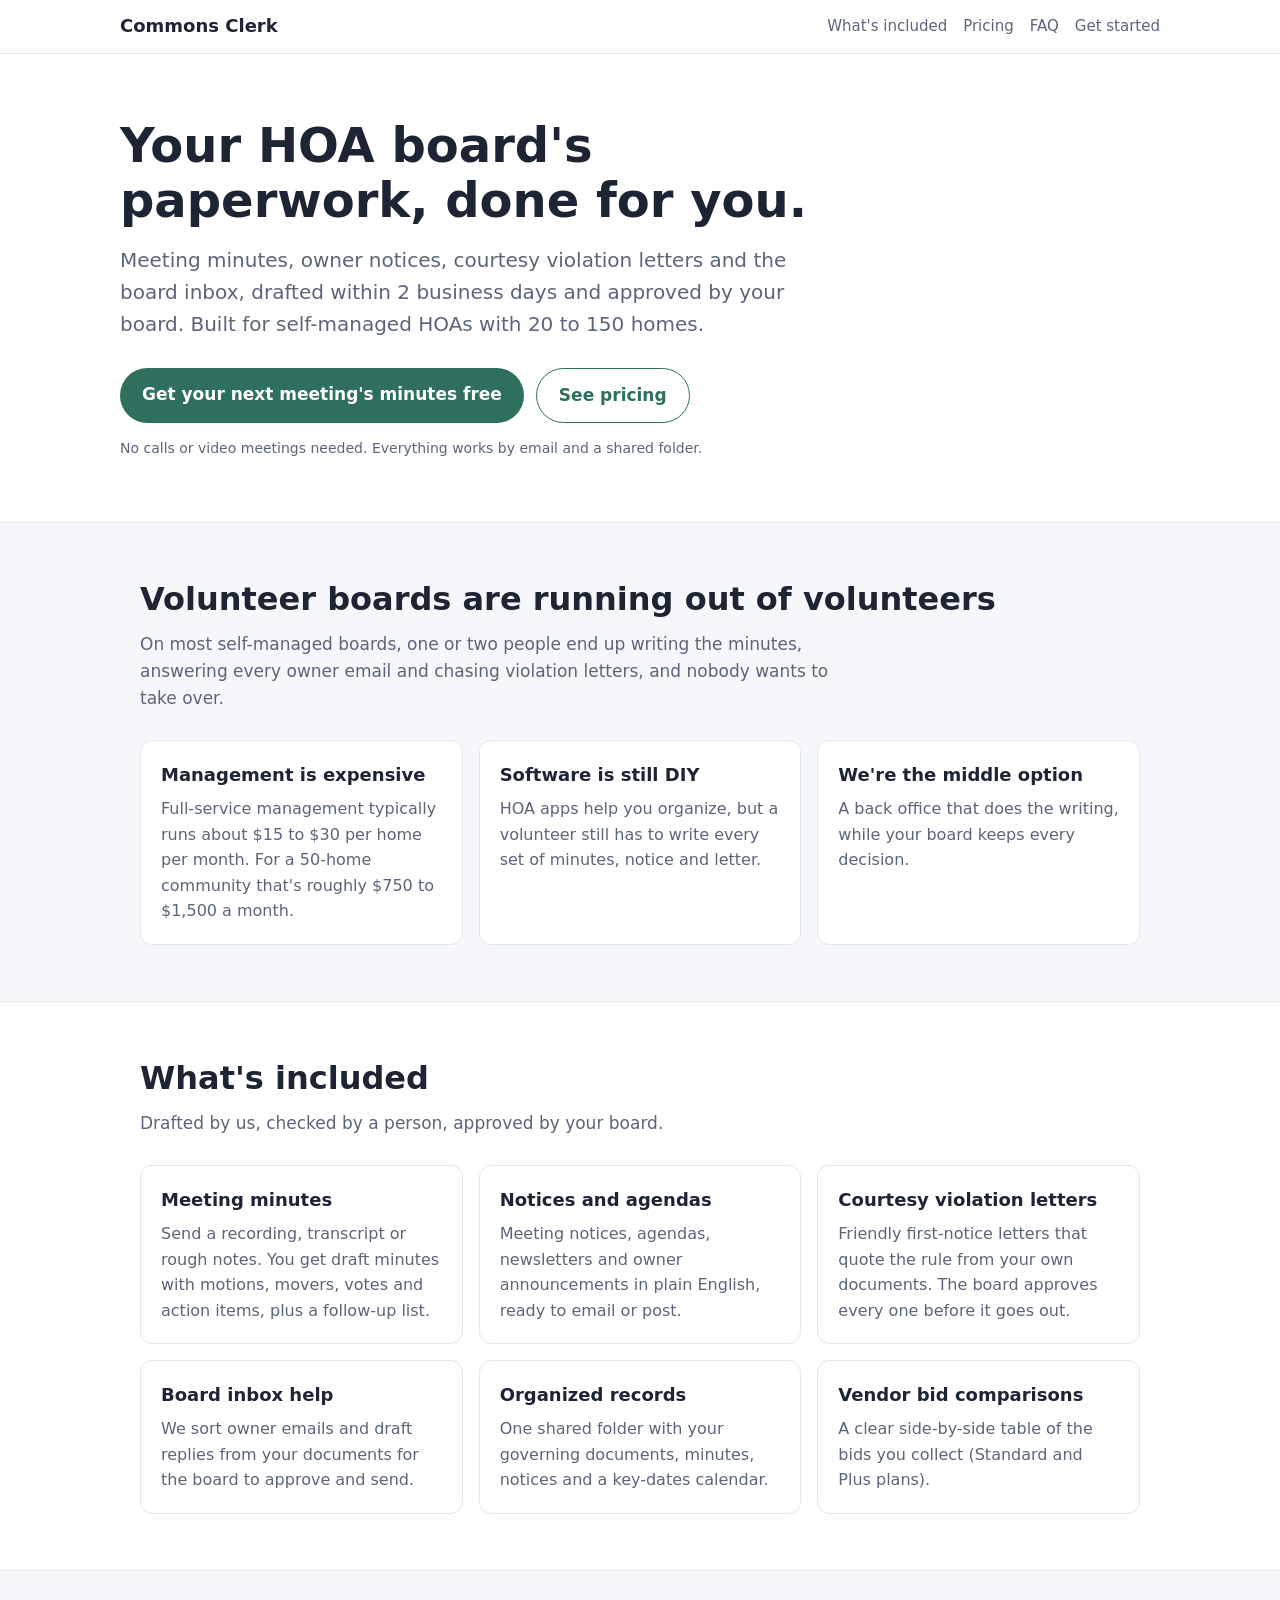
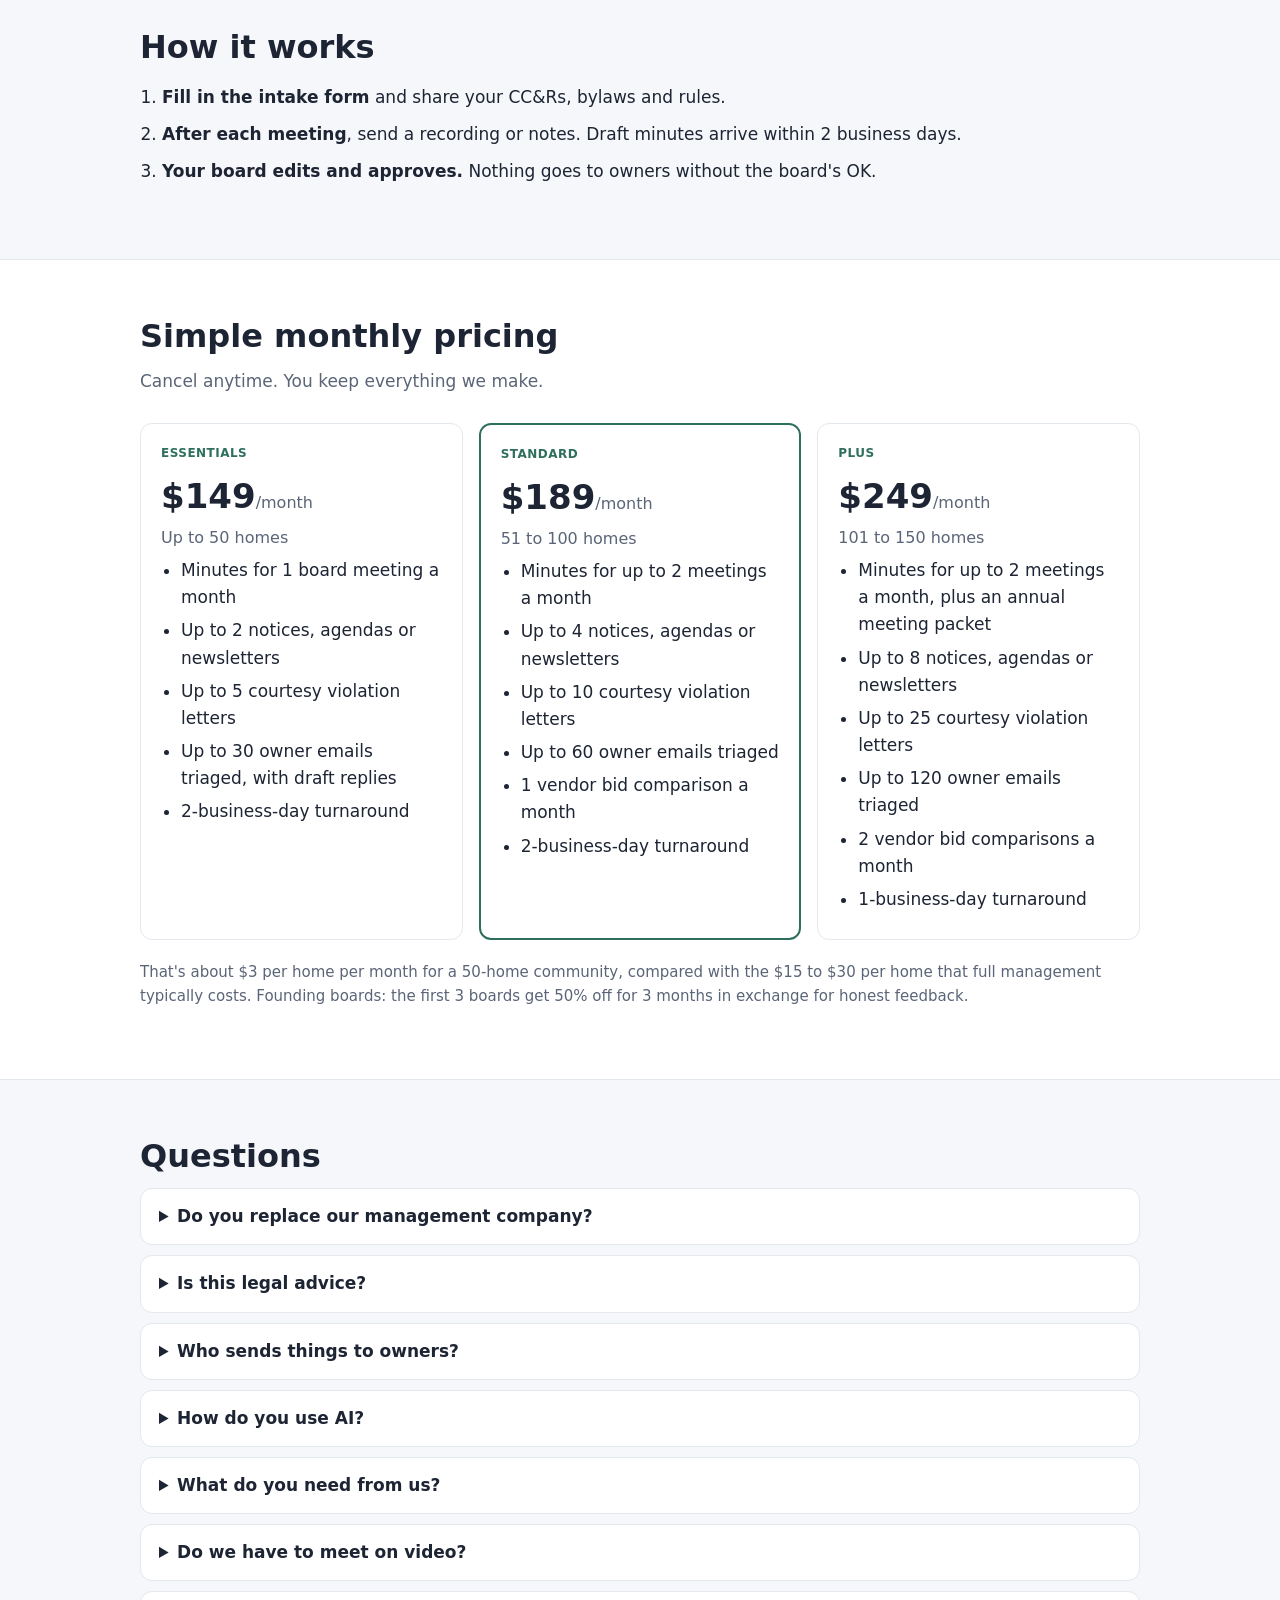
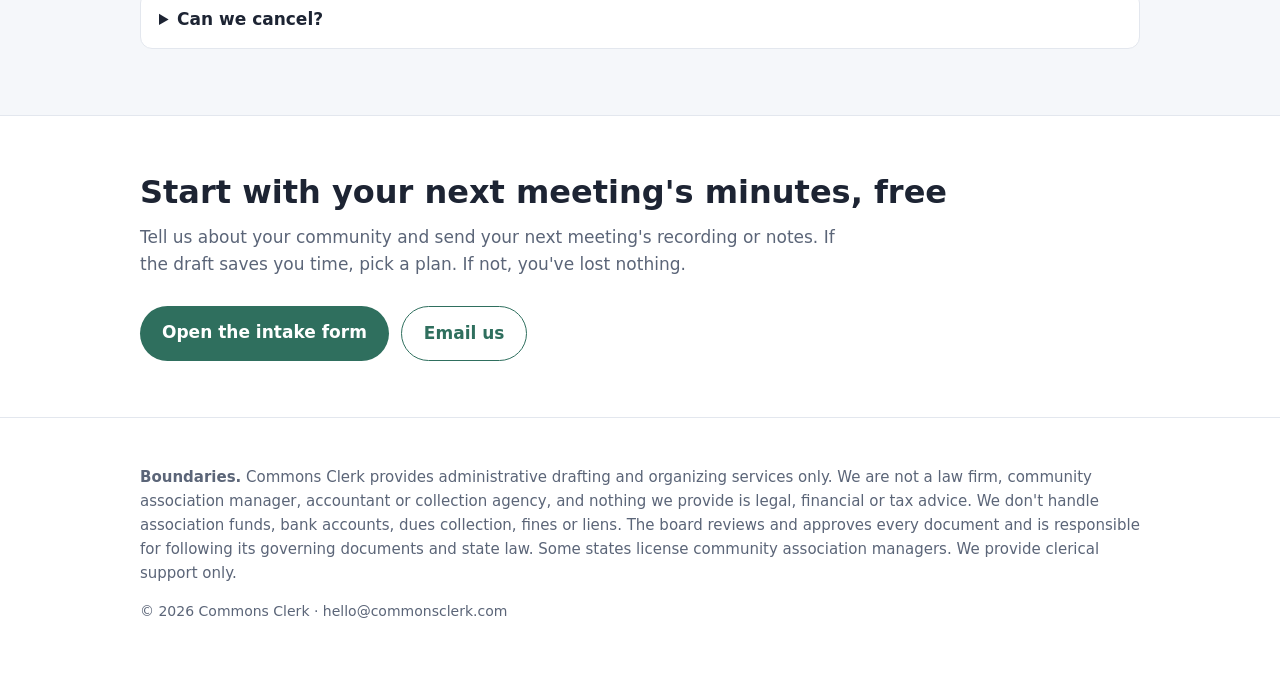
==== index.html @ 01849a8a "Add Commons Clerk landing page and custom domain. Place the finished single-file site and the common" ====
<!doctype html>
<html lang="en">
<head>
<meta charset="utf-8">
<meta name="viewport" content="width=device-width, initial-scale=1">
<title>Commons Clerk | Done-for-you paperwork for self-managed HOA boards</title>
<meta name="description" content="Meeting minutes, owner notices, courtesy violation letters and board-inbox help for self-managed HOAs with 20 to 150 homes. Drafted for you, approved by your board. From $149/month.">
<style>
  :root{--ink:#1d2433;--muted:#5b6578;--line:#e3e7ee;--bg:#ffffff;--soft:#f5f7fa;--accent:#2f6f5e;--accent-ink:#ffffff;--radius:12px}
  *{box-sizing:border-box}
  html{scroll-behavior:smooth}
  body{margin:0;font-family:system-ui,-apple-system,"Segoe UI",Roboto,Helvetica,Arial,sans-serif;color:var(--ink);background:var(--bg);line-height:1.6;font-size:17px}
  a{color:var(--accent)}
  .wrap{max-width:1040px;margin:0 auto;padding:0 20px}
  header.top{border-bottom:1px solid var(--line);position:sticky;top:0;background:rgba(255,255,255,.96);z-index:5}
  .nav{display:flex;flex-wrap:wrap;align-items:center;justify-content:space-between;gap:8px;padding:12px 0}
  .brand{font-weight:700;font-size:18px;text-decoration:none;color:var(--ink)}
  .nav nav{display:flex;flex-wrap:wrap;gap:16px;font-size:15px}
  .nav nav a{text-decoration:none;color:var(--muted)}
  .btn{display:inline-block;background:var(--accent);color:var(--accent-ink);padding:13px 22px;border-radius:999px;text-decoration:none;font-weight:600}
  .btn.ghost{background:transparent;color:var(--accent);border:1.5px solid var(--accent)}
  .hero{padding:64px 0 48px}
  .hero h1{font-size:clamp(30px,5vw,48px);line-height:1.15;margin:0 0 16px;max-width:760px}
  .hero p.lead{font-size:clamp(17px,2.2vw,20px);color:var(--muted);max-width:700px;margin:0 0 28px}
  .actions{display:flex;flex-wrap:wrap;gap:12px}
  .note{font-size:14px;color:var(--muted);margin-top:14px}
  section{padding:56px 0;border-top:1px solid var(--line)}
  section.soft{background:var(--soft)}
  h2{font-size:clamp(24px,3.4vw,32px);margin:0 0 12px;line-height:1.25}
  .sub{color:var(--muted);max-width:720px;margin:0 0 28px}
  .grid{display:grid;grid-template-columns:repeat(auto-fit,minmax(260px,1fr));gap:16px}
  .card{background:#fff;border:1px solid var(--line);border-radius:var(--radius);padding:20px}
  .card h3{margin:0 0 6px;font-size:18px}
  .card p{margin:0;color:var(--muted);font-size:16px}
  ul.clean{padding-left:20px;margin:0}
  ul.clean li{margin:6px 0}
  ol.steps{padding-left:22px}
  ol.steps li{margin:10px 0}
  .price{font-size:34px;font-weight:700;margin:6px 0 2px}
  .price small{font-size:16px;font-weight:500;color:var(--muted)}
  .tier{display:flex;flex-direction:column}
  .tier ul{flex:1}
  .tier.featured{border:2px solid var(--accent)}
  .tag{display:inline-block;font-size:12px;font-weight:700;letter-spacing:.04em;text-transform:uppercase;color:var(--accent)}
  .compare{margin-top:20px;font-size:15px;color:var(--muted)}
  details{border:1px solid var(--line);border-radius:var(--radius);padding:14px 18px;background:#fff;margin:10px 0}
  summary{cursor:pointer;font-weight:600}
  details p{margin:10px 0 0;color:var(--muted)}
  .boundary{font-size:15px;color:var(--muted)}
  footer{padding:32px 0 48px;border-top:1px solid var(--line);font-size:14px;color:var(--muted)}
  @media (max-width:560px){.hero{padding:40px 0 32px}section{padding:40px 0}.nav nav{gap:12px}}
</style>
</head>
<body>
<header class="top">
  <div class="wrap nav">
    <a class="brand" href="#">Commons Clerk</a>
    <nav>
      <a href="#included">What's included</a>
      <a href="#pricing">Pricing</a>
      <a href="#faq">FAQ</a>
      <a href="#start">Get started</a>
    </nav>
  </div>
</header>

<main>
  <div class="wrap hero">
    <h1>Your HOA board's paperwork, done for you.</h1>
    <p class="lead">Meeting minutes, owner notices, courtesy violation letters and the board inbox, drafted within 2 business days and approved by your board. Built for self-managed HOAs with 20 to 150 homes.</p>
    <div class="actions">
      <a class="btn" href="mailto:hello@commonsclerk.com?subject=Free%20meeting%20minutes">Get your next meeting's minutes free</a>
      <a class="btn ghost" href="#pricing">See pricing</a>
    </div>
    <p class="note">No calls or video meetings needed. Everything works by email and a shared folder.</p>
  </div>

  <section class="soft">
    <div class="wrap">
      <h2>Volunteer boards are running out of volunteers</h2>
      <p class="sub">On most self-managed boards, one or two people end up writing the minutes, answering every owner email and chasing violation letters, and nobody wants to take over.</p>
      <div class="grid">
        <div class="card"><h3>Management is expensive</h3><p>Full-service management typically runs about $15 to $30 per home per month. For a 50-home community that's roughly $750 to $1,500 a month.</p></div>
        <div class="card"><h3>Software is still DIY</h3><p>HOA apps help you organize, but a volunteer still has to write every set of minutes, notice and letter.</p></div>
        <div class="card"><h3>We're the middle option</h3><p>A back office that does the writing, while your board keeps every decision.</p></div>
      </div>
    </div>
  </section>

  <section id="included">
    <div class="wrap">
      <h2>What's included</h2>
      <p class="sub">Drafted by us, checked by a person, approved by your board.</p>
      <div class="grid">
        <div class="card"><h3>Meeting minutes</h3><p>Send a recording, transcript or rough notes. You get draft minutes with motions, movers, votes and action items, plus a follow-up list.</p></div>
        <div class="card"><h3>Notices and agendas</h3><p>Meeting notices, agendas, newsletters and owner announcements in plain English, ready to email or post.</p></div>
        <div class="card"><h3>Courtesy violation letters</h3><p>Friendly first-notice letters that quote the rule from your own documents. The board approves every one before it goes out.</p></div>
        <div class="card"><h3>Board inbox help</h3><p>We sort owner emails and draft replies from your documents for the board to approve and send.</p></div>
        <div class="card"><h3>Organized records</h3><p>One shared folder with your governing documents, minutes, notices and a key-dates calendar.</p></div>
        <div class="card"><h3>Vendor bid comparisons</h3><p>A clear side-by-side table of the bids you collect (Standard and Plus plans).</p></div>
      </div>
    </div>
  </section>

  <section class="soft">
    <div class="wrap">
      <h2>How it works</h2>
      <ol class="steps">
        <li><strong>Fill in the intake form</strong> and share your CC&amp;Rs, bylaws and rules.</li>
        <li><strong>After each meeting</strong>, send a recording or notes. Draft minutes arrive within 2 business days.</li>
        <li><strong>Your board edits and approves.</strong> Nothing goes to owners without the board's OK.</li>
      </ol>
    </div>
  </section>

  <section id="pricing">
    <div class="wrap">
      <h2>Simple monthly pricing</h2>
      <p class="sub">Cancel anytime. You keep everything we make.</p>
      <div class="grid">
        <div class="card tier">
          <span class="tag">Essentials</span>
          <div class="price">$149<small>/month</small></div>
          <p>Up to 50 homes</p>
          <ul class="clean">
            <li>Minutes for 1 board meeting a month</li>
            <li>Up to 2 notices, agendas or newsletters</li>
            <li>Up to 5 courtesy violation letters</li>
            <li>Up to 30 owner emails triaged, with draft replies</li>
            <li>2-business-day turnaround</li>
          </ul>
        </div>
        <div class="card tier featured">
          <span class="tag">Standard</span>
          <div class="price">$189<small>/month</small></div>
          <p>51 to 100 homes</p>
          <ul class="clean">
            <li>Minutes for up to 2 meetings a month</li>
            <li>Up to 4 notices, agendas or newsletters</li>
            <li>Up to 10 courtesy violation letters</li>
            <li>Up to 60 owner emails triaged</li>
            <li>1 vendor bid comparison a month</li>
            <li>2-business-day turnaround</li>
          </ul>
        </div>
        <div class="card tier">
          <span class="tag">Plus</span>
          <div class="price">$249<small>/month</small></div>
          <p>101 to 150 homes</p>
          <ul class="clean">
            <li>Minutes for up to 2 meetings a month, plus an annual meeting packet</li>
            <li>Up to 8 notices, agendas or newsletters</li>
            <li>Up to 25 courtesy violation letters</li>
            <li>Up to 120 owner emails triaged</li>
            <li>2 vendor bid comparisons a month</li>
            <li>1-business-day turnaround</li>
          </ul>
        </div>
      </div>
      <p class="compare">That's about $3 per home per month for a 50-home community, compared with the $15 to $30 per home that full management typically costs. Founding boards: the first 3 boards get 50% off for 3 months in exchange for honest feedback.</p>
    </div>
  </section>

  <section id="faq" class="soft">
    <div class="wrap">
      <h2>Questions</h2>
      <details><summary>Do you replace our management company?</summary><p>No. We're for boards that manage themselves. We don't collect dues, pay vendors, hold bank access or do accounting.</p></details>
      <details><summary>Is this legal advice?</summary><p>No. We draft documents from your governing documents and your board's decisions. For questions about state law, enforcement, fines, liens, collections or disputes, talk to your association's attorney.</p></details>
      <details><summary>Who sends things to owners?</summary><p>Your board. We give you drafts. Your board approves and sends them, or we send from a board-owned address only with written permission.</p></details>
      <details><summary>How do you use AI?</summary><p>AI writes the first draft and a person checks every document against your notes and governing documents before you see it. Model training is turned off in the AI tools we use, and we only use the minimum owner information needed.</p></details>
      <details><summary>What do you need from us?</summary><p>Your governing documents, the board roster, and a recording or notes after each meeting.</p></details>
      <details><summary>Do we have to meet on video?</summary><p>No. Everything works by email and shared folders.</p></details>
      <details><summary>Can we cancel?</summary><p>Yes, anytime. You keep everything we made.</p></details>
    </div>
  </section>

  <section id="start">
    <div class="wrap">
      <h2>Start with your next meeting's minutes, free</h2>
      <p class="sub">Tell us about your community and send your next meeting's recording or notes. If the draft saves you time, pick a plan. If not, you've lost nothing.</p>
      <div class="actions">
        <a class="btn" href="mailto:hello@commonsclerk.com?subject=Free%20meeting%20minutes">Open the intake form</a>
        <a class="btn ghost" href="mailto:hello@commonsclerk.com">Email us</a>
      </div>
    </div>
  </section>
</main>

<footer>
  <div class="wrap">
    <p class="boundary"><strong>Boundaries.</strong> Commons Clerk provides administrative drafting and organizing services only. We are not a law firm, community association manager, accountant or collection agency, and nothing we provide is legal, financial or tax advice. We don't handle association funds, bank accounts, dues collection, fines or liens. The board reviews and approves every document and is responsible for following its governing documents and state law. Some states license community association managers. We provide clerical support only.</p>
    <p>&copy; <span id="y"></span> Commons Clerk · hello@commonsclerk.com</p>
  </div>
</footer>
<script>document.getElementById('y').textContent=new Date().getFullYear();</script>
</body>
</html>
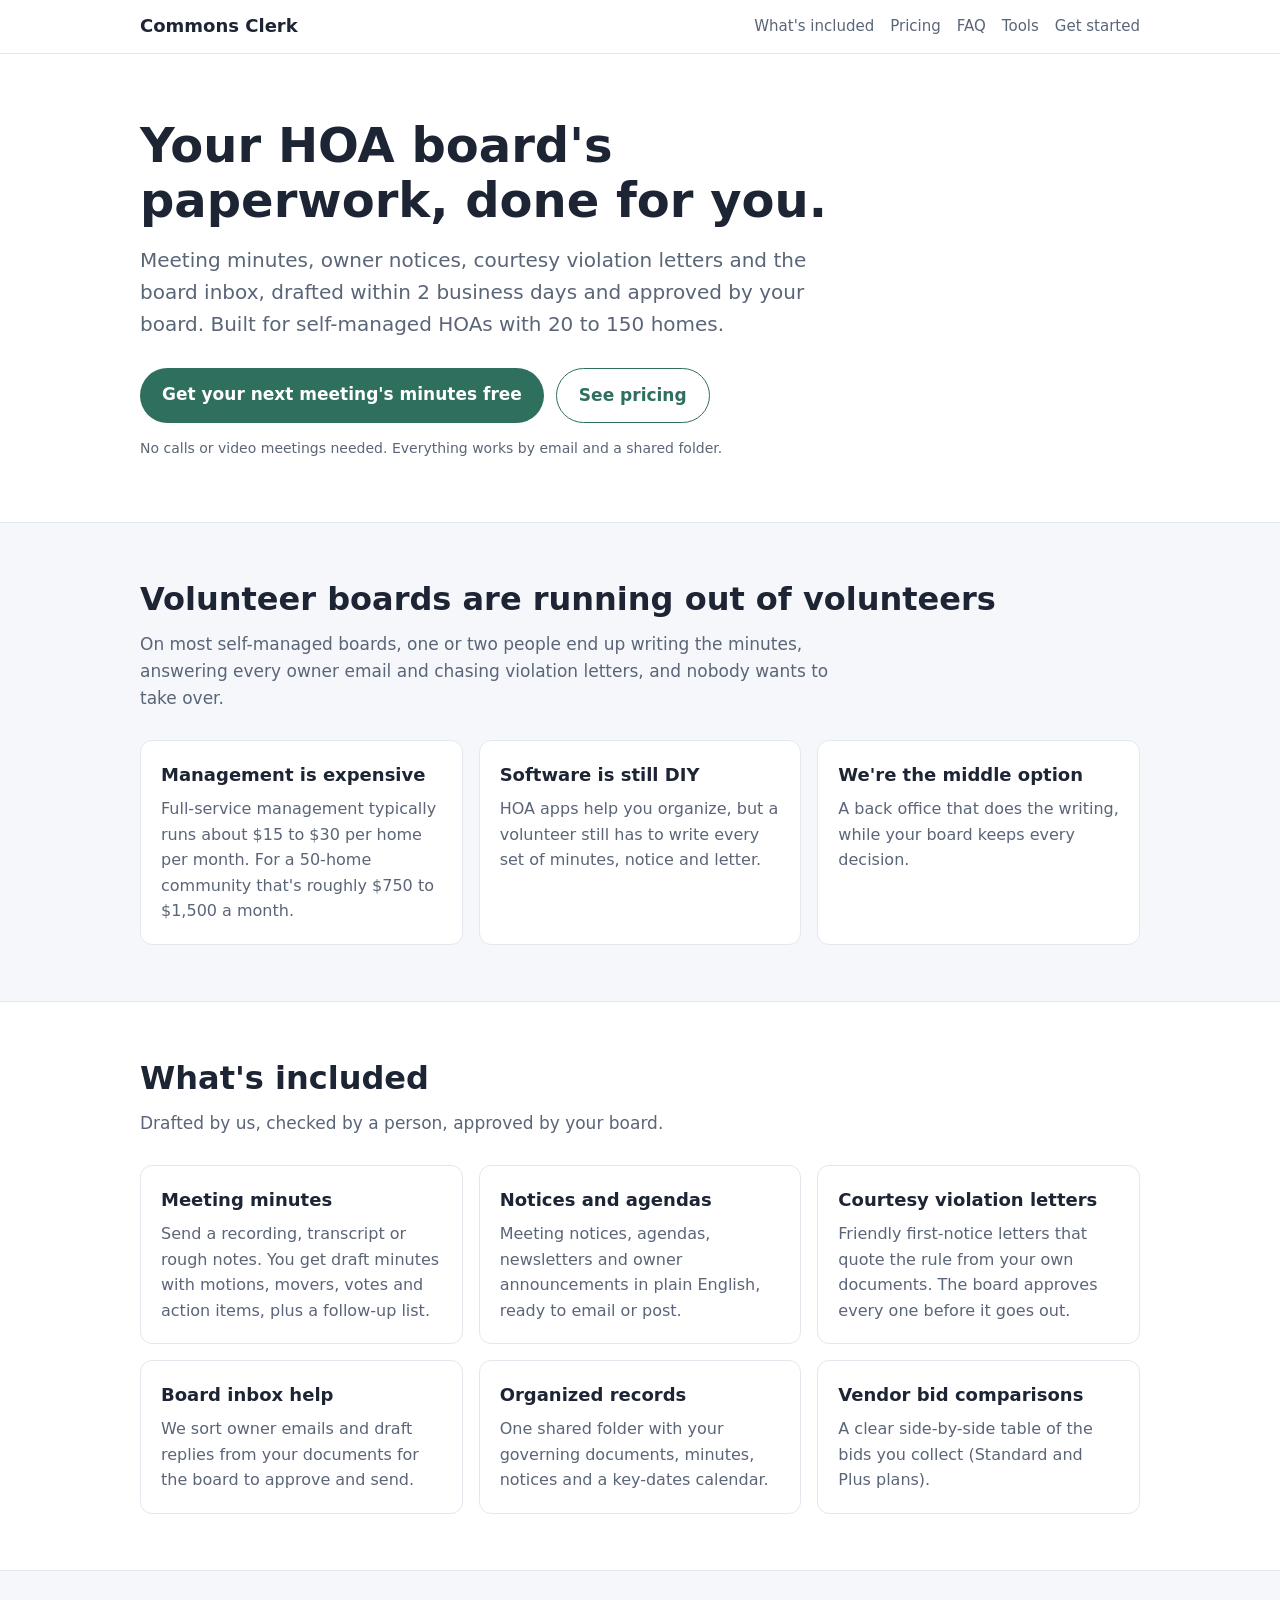
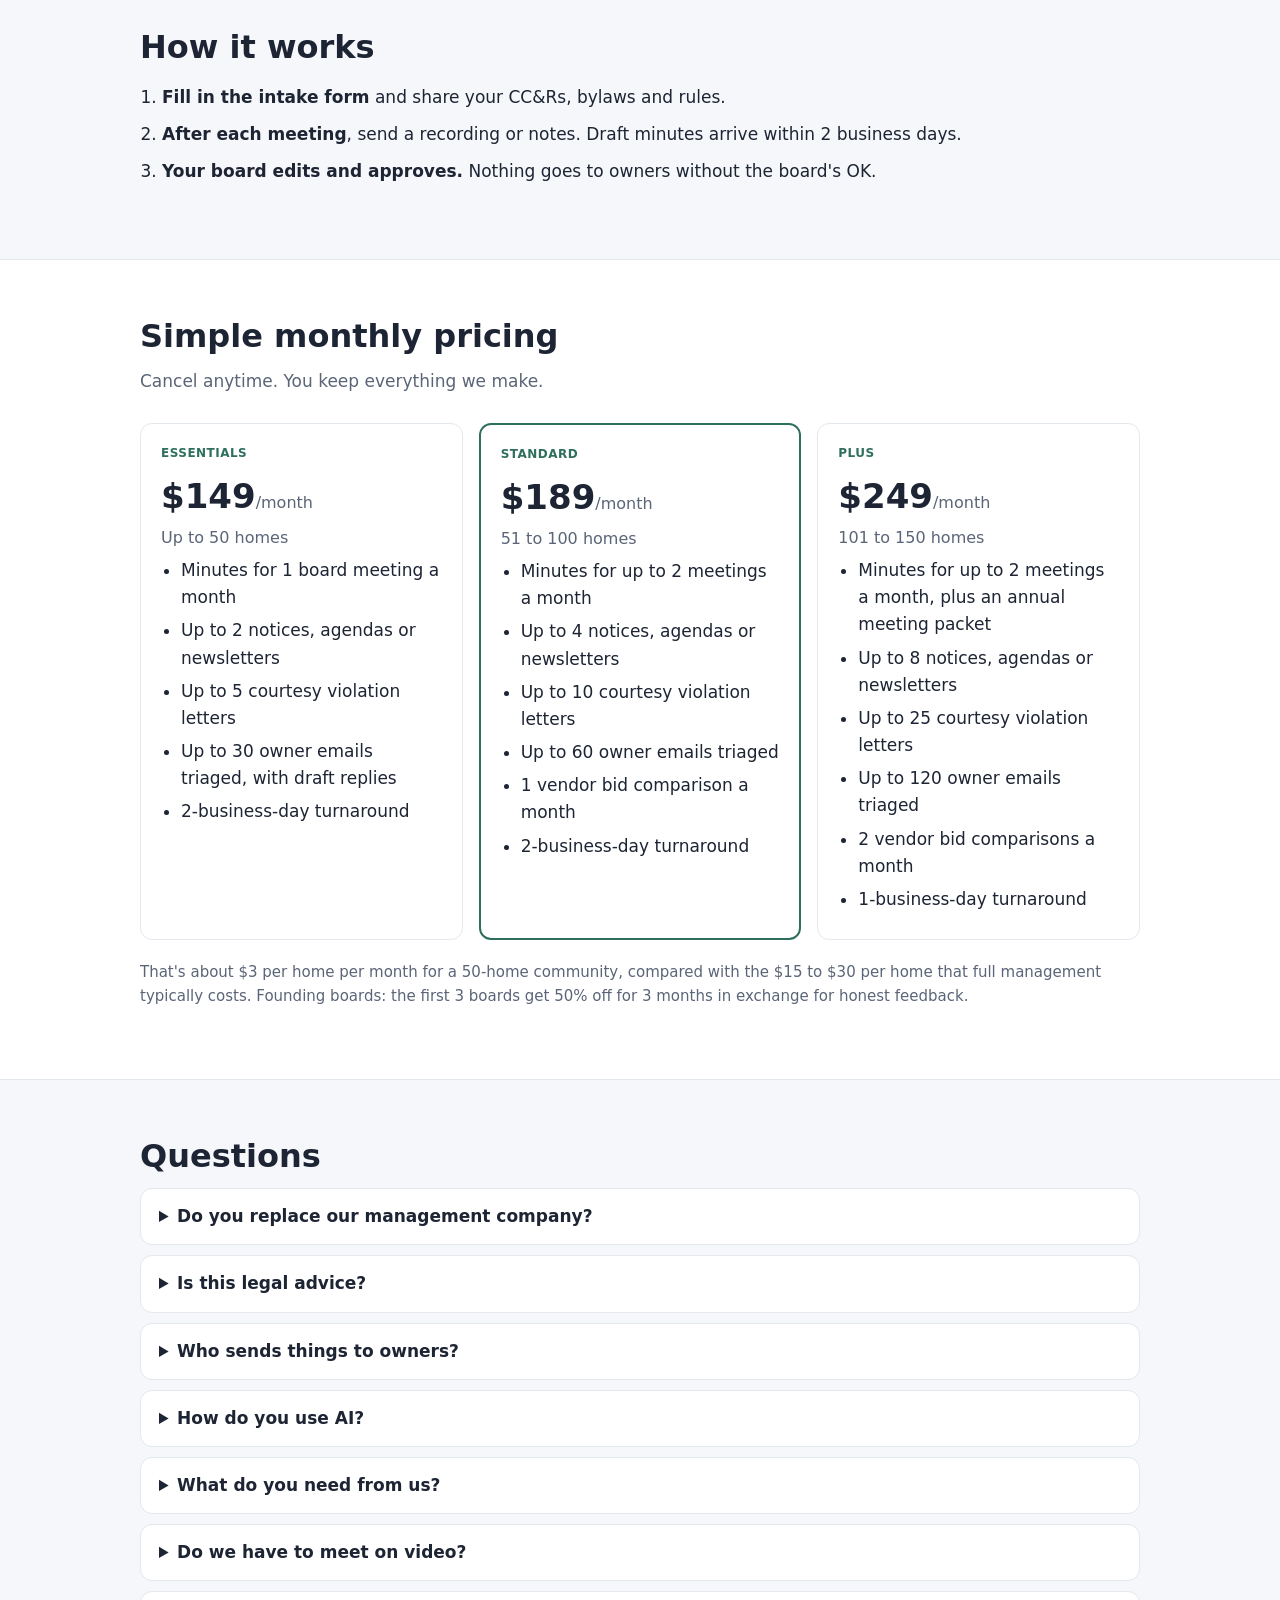
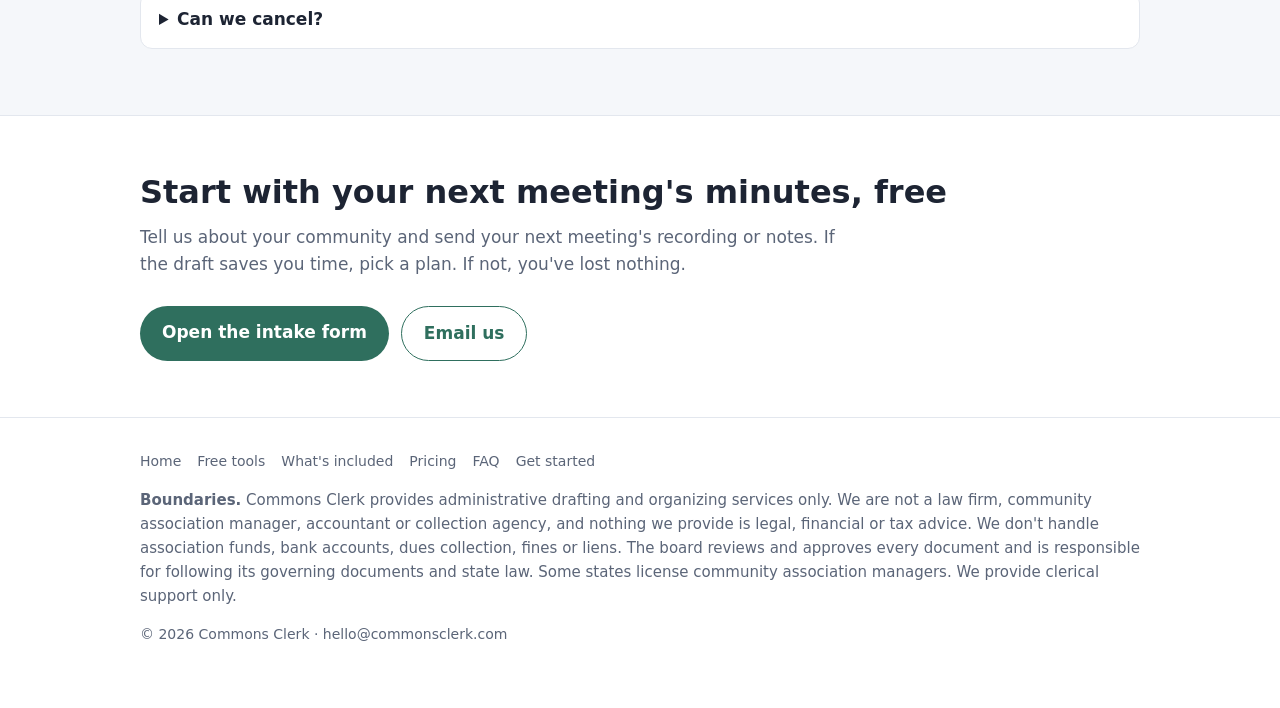
==== commit d50d12bf: "Add free tools for volunteer HOA board secretaries. Include a printable meeting minutes template, a " ====
--- a/index.html
+++ b/index.html
@@ -5,66 +5,25 @@
 <meta name="viewport" content="width=device-width, initial-scale=1">
 <title>Commons Clerk | Done-for-you paperwork for self-managed HOA boards</title>
 <meta name="description" content="Meeting minutes, owner notices, courtesy violation letters and board-inbox help for self-managed HOAs with 20 to 150 homes. Drafted for you, approved by your board. From $149/month.">
-<style>
-  :root{--ink:#1d2433;--muted:#5b6578;--line:#e3e7ee;--bg:#ffffff;--soft:#f5f7fa;--accent:#2f6f5e;--accent-ink:#ffffff;--radius:12px}
-  *{box-sizing:border-box}
-  html{scroll-behavior:smooth}
-  body{margin:0;font-family:system-ui,-apple-system,"Segoe UI",Roboto,Helvetica,Arial,sans-serif;color:var(--ink);background:var(--bg);line-height:1.6;font-size:17px}
-  a{color:var(--accent)}
-  .wrap{max-width:1040px;margin:0 auto;padding:0 20px}
-  header.top{border-bottom:1px solid var(--line);position:sticky;top:0;background:rgba(255,255,255,.96);z-index:5}
-  .nav{display:flex;flex-wrap:wrap;align-items:center;justify-content:space-between;gap:8px;padding:12px 0}
-  .brand{font-weight:700;font-size:18px;text-decoration:none;color:var(--ink)}
-  .nav nav{display:flex;flex-wrap:wrap;gap:16px;font-size:15px}
-  .nav nav a{text-decoration:none;color:var(--muted)}
-  .btn{display:inline-block;background:var(--accent);color:var(--accent-ink);padding:13px 22px;border-radius:999px;text-decoration:none;font-weight:600}
-  .btn.ghost{background:transparent;color:var(--accent);border:1.5px solid var(--accent)}
-  .hero{padding:64px 0 48px}
-  .hero h1{font-size:clamp(30px,5vw,48px);line-height:1.15;margin:0 0 16px;max-width:760px}
-  .hero p.lead{font-size:clamp(17px,2.2vw,20px);color:var(--muted);max-width:700px;margin:0 0 28px}
-  .actions{display:flex;flex-wrap:wrap;gap:12px}
-  .note{font-size:14px;color:var(--muted);margin-top:14px}
-  section{padding:56px 0;border-top:1px solid var(--line)}
-  section.soft{background:var(--soft)}
-  h2{font-size:clamp(24px,3.4vw,32px);margin:0 0 12px;line-height:1.25}
-  .sub{color:var(--muted);max-width:720px;margin:0 0 28px}
-  .grid{display:grid;grid-template-columns:repeat(auto-fit,minmax(260px,1fr));gap:16px}
-  .card{background:#fff;border:1px solid var(--line);border-radius:var(--radius);padding:20px}
-  .card h3{margin:0 0 6px;font-size:18px}
-  .card p{margin:0;color:var(--muted);font-size:16px}
-  ul.clean{padding-left:20px;margin:0}
-  ul.clean li{margin:6px 0}
-  ol.steps{padding-left:22px}
-  ol.steps li{margin:10px 0}
-  .price{font-size:34px;font-weight:700;margin:6px 0 2px}
-  .price small{font-size:16px;font-weight:500;color:var(--muted)}
-  .tier{display:flex;flex-direction:column}
-  .tier ul{flex:1}
-  .tier.featured{border:2px solid var(--accent)}
-  .tag{display:inline-block;font-size:12px;font-weight:700;letter-spacing:.04em;text-transform:uppercase;color:var(--accent)}
-  .compare{margin-top:20px;font-size:15px;color:var(--muted)}
-  details{border:1px solid var(--line);border-radius:var(--radius);padding:14px 18px;background:#fff;margin:10px 0}
-  summary{cursor:pointer;font-weight:600}
-  details p{margin:10px 0 0;color:var(--muted)}
-  .boundary{font-size:15px;color:var(--muted)}
-  footer{padding:32px 0 48px;border-top:1px solid var(--line);font-size:14px;color:var(--muted)}
-  @media (max-width:560px){.hero{padding:40px 0 32px}section{padding:40px 0}.nav nav{gap:12px}}
-</style>
+<link rel="canonical" href="https://commonsclerk.com/">
+<link rel="stylesheet" href="/site.css">
 </head>
 <body>
+<a class="skip" href="#main">Skip to content</a>
 <header class="top">
   <div class="wrap nav">
-    <a class="brand" href="#">Commons Clerk</a>
-    <nav>
-      <a href="#included">What's included</a>
-      <a href="#pricing">Pricing</a>
-      <a href="#faq">FAQ</a>
-      <a href="#start">Get started</a>
+    <a class="brand" href="/">Commons Clerk</a>
+    <nav aria-label="Primary">
+      <a href="/#included">What's included</a>
+      <a href="/#pricing">Pricing</a>
+      <a href="/#faq">FAQ</a>
+      <a href="/tools/">Tools</a>
+      <a href="/#start">Get started</a>
     </nav>
   </div>
 </header>
 
-<main>
+<main id="main">
   <div class="wrap hero">
     <h1>Your HOA board's paperwork, done for you.</h1>
     <p class="lead">Meeting minutes, owner notices, courtesy violation letters and the board inbox, drafted within 2 business days and approved by your board. Built for self-managed HOAs with 20 to 150 homes.</p>
@@ -188,8 +147,16 @@
 
 <footer>
   <div class="wrap">
+    <nav class="foot-nav" aria-label="Footer">
+      <a href="/">Home</a>
+      <a href="/tools/">Free tools</a>
+      <a href="/#included">What's included</a>
+      <a href="/#pricing">Pricing</a>
+      <a href="/#faq">FAQ</a>
+      <a href="/#start">Get started</a>
+    </nav>
     <p class="boundary"><strong>Boundaries.</strong> Commons Clerk provides administrative drafting and organizing services only. We are not a law firm, community association manager, accountant or collection agency, and nothing we provide is legal, financial or tax advice. We don't handle association funds, bank accounts, dues collection, fines or liens. The board reviews and approves every document and is responsible for following its governing documents and state law. Some states license community association managers. We provide clerical support only.</p>
-    <p>&copy; <span id="y"></span> Commons Clerk · hello@commonsclerk.com</p>
+    <p>&copy; <span id="y"></span> Commons Clerk · <a class="quiet" href="mailto:hello@commonsclerk.com">hello@commonsclerk.com</a></p>
   </div>
 </footer>
 <script>document.getElementById('y').textContent=new Date().getFullYear();</script>
--- a/site.css
+++ b/site.css
@@ -0,0 +1,597 @@
+:root {
+  --ink: #1d2433;
+  --muted: #5b6578;
+  --line: #e3e7ee;
+  --bg: #ffffff;
+  --soft: #f5f7fa;
+  --accent: #2f6f5e;
+  --accent-ink: #ffffff;
+  --radius: 12px;
+  color-scheme: light;
+}
+
+* { box-sizing: border-box; }
+
+html { scroll-behavior: smooth; }
+
+body {
+  margin: 0;
+  font-family: system-ui, -apple-system, "Segoe UI", Roboto, Helvetica, Arial, sans-serif;
+  color: var(--ink);
+  background: var(--bg);
+  line-height: 1.6;
+  font-size: 17px;
+}
+
+a { color: var(--accent); }
+
+:focus-visible {
+  outline: 2px solid var(--ink);
+  outline-offset: 3px;
+}
+
+.skip {
+  position: absolute;
+  left: 16px;
+  top: -48px;
+  background: var(--accent);
+  color: #fff;
+  padding: 8px 14px;
+  border-radius: 999px;
+  z-index: 20;
+  text-decoration: none;
+  font-weight: 600;
+}
+
+.skip:focus { top: 10px; }
+
+[id] { scroll-margin-top: 76px; }
+
+.wrap {
+  max-width: 1040px;
+  margin: 0 auto;
+  padding: 0 20px;
+}
+
+header.top {
+  border-bottom: 1px solid var(--line);
+  position: sticky;
+  top: 0;
+  background: rgba(255, 255, 255, .96);
+  z-index: 5;
+}
+
+.nav {
+  display: flex;
+  flex-wrap: wrap;
+  align-items: center;
+  justify-content: space-between;
+  gap: 8px;
+  padding-top: 12px;
+  padding-bottom: 12px;
+}
+
+.brand {
+  font-weight: 700;
+  font-size: 18px;
+  text-decoration: none;
+  color: var(--ink);
+}
+
+.nav nav {
+  display: flex;
+  flex-wrap: wrap;
+  gap: 16px;
+  font-size: 15px;
+}
+
+.nav nav a {
+  text-decoration: none;
+  color: var(--muted);
+}
+
+.nav nav a:hover { color: var(--ink); }
+
+.nav nav a[aria-current="page"] {
+  color: var(--ink);
+  font-weight: 600;
+}
+
+.btn {
+  display: inline-block;
+  background: var(--accent);
+  color: var(--accent-ink);
+  padding: 13px 22px;
+  border-radius: 999px;
+  text-decoration: none;
+  font-weight: 600;
+}
+
+.btn.ghost {
+  background: transparent;
+  color: var(--accent);
+  border: 1.5px solid var(--accent);
+}
+
+button.btn {
+  font: inherit;
+  cursor: pointer;
+  border: 0;
+  appearance: none;
+  -webkit-appearance: none;
+}
+
+button.btn.ghost { border: 1.5px solid var(--accent); }
+
+.hero {
+  padding-top: 64px;
+  padding-bottom: 48px;
+}
+
+.hero h1 {
+  font-size: clamp(30px, 5vw, 48px);
+  line-height: 1.15;
+  margin: 0 0 16px;
+  max-width: 760px;
+}
+
+.hero p.lead {
+  font-size: clamp(17px, 2.2vw, 20px);
+  color: var(--muted);
+  max-width: 700px;
+  margin: 0 0 28px;
+}
+
+.actions {
+  display: flex;
+  flex-wrap: wrap;
+  gap: 12px;
+}
+
+.note {
+  font-size: 14px;
+  color: var(--muted);
+  margin-top: 14px;
+}
+
+section {
+  padding: 56px 0;
+  border-top: 1px solid var(--line);
+}
+
+section.soft { background: var(--soft); }
+
+h2 {
+  font-size: clamp(24px, 3.4vw, 32px);
+  margin: 0 0 12px;
+  line-height: 1.25;
+}
+
+.sub {
+  color: var(--muted);
+  max-width: 720px;
+  margin: 0 0 28px;
+}
+
+.grid {
+  display: grid;
+  grid-template-columns: repeat(auto-fit, minmax(260px, 1fr));
+  gap: 16px;
+}
+
+.card {
+  background: #fff;
+  border: 1px solid var(--line);
+  border-radius: var(--radius);
+  padding: 20px;
+}
+
+.card h3 {
+  margin: 0 0 6px;
+  font-size: 18px;
+}
+
+.card p {
+  margin: 0;
+  color: var(--muted);
+  font-size: 16px;
+}
+
+ul.clean {
+  padding-left: 20px;
+  margin: 0;
+}
+
+ul.clean li { margin: 6px 0; }
+
+ol.steps { padding-left: 22px; }
+
+ol.steps li { margin: 10px 0; }
+
+.price {
+  font-size: 34px;
+  font-weight: 700;
+  margin: 6px 0 2px;
+}
+
+.price small {
+  font-size: 16px;
+  font-weight: 500;
+  color: var(--muted);
+}
+
+.tier { display: flex; flex-direction: column; }
+
+.tier ul { flex: 1; }
+
+.tier.featured { border: 2px solid var(--accent); }
+
+.tag {
+  display: inline-block;
+  font-size: 12px;
+  font-weight: 700;
+  letter-spacing: .04em;
+  text-transform: uppercase;
+  color: var(--accent);
+}
+
+.compare {
+  margin-top: 20px;
+  font-size: 15px;
+  color: var(--muted);
+}
+
+details {
+  border: 1px solid var(--line);
+  border-radius: var(--radius);
+  padding: 14px 18px;
+  background: #fff;
+  margin: 10px 0;
+}
+
+summary { cursor: pointer; font-weight: 600; }
+
+details p {
+  margin: 10px 0 0;
+  color: var(--muted);
+}
+
+.boundary {
+  font-size: 15px;
+  color: var(--muted);
+}
+
+footer {
+  padding: 32px 0 48px;
+  border-top: 1px solid var(--line);
+  font-size: 14px;
+  color: var(--muted);
+}
+
+.foot-nav {
+  display: flex;
+  flex-wrap: wrap;
+  gap: 8px 16px;
+  margin: 0 0 16px;
+}
+
+.foot-nav a {
+  color: var(--muted);
+  text-decoration: none;
+}
+
+.foot-nav a:hover { color: var(--accent); }
+
+a.quiet {
+  color: inherit;
+  text-decoration: none;
+}
+
+a.quiet:hover {
+  color: var(--accent);
+  text-decoration: underline;
+}
+
+.eyebrow {
+  margin: 0 0 8px;
+  font-size: 14px;
+  font-weight: 600;
+}
+
+.eyebrow a { text-decoration: none; }
+
+.eyebrow a:hover { text-decoration: underline; }
+
+.callout {
+  background: var(--soft);
+  border-left: 3px solid var(--accent);
+  border-radius: 0 var(--radius) var(--radius) 0;
+  padding: 14px 16px;
+  margin: 0 0 8px;
+  max-width: 720px;
+}
+
+.callout p { margin: 0; }
+
+.guide li { margin: 10px 0; }
+
+.example {
+  border: 1px solid var(--line);
+  border-radius: var(--radius);
+  padding: 14px 16px;
+  margin-top: 16px;
+  background: var(--soft);
+  max-width: 720px;
+}
+
+.example p { margin: 4px 0; }
+
+.toolbar {
+  display: flex;
+  flex-wrap: wrap;
+  gap: 10px;
+  align-items: center;
+  margin: 0 0 14px;
+}
+
+.sheet {
+  background: #fff;
+  border: 1px solid var(--line);
+  border-radius: var(--radius);
+  padding: 28px 26px 32px;
+  max-width: 760px;
+  overflow-wrap: break-word;
+}
+
+.sheet h3 {
+  font-size: 18px;
+  margin: 22px 0 6px;
+}
+
+.sheet p { margin: 0 0 8px; }
+
+.doc-title {
+  font-size: clamp(24px, 4vw, 32px);
+  line-height: 1.2;
+  font-weight: 700;
+  margin: 6px 0 8px;
+}
+
+.placeholder { color: var(--muted); }
+
+dl.meta {
+  display: grid;
+  grid-template-columns: 8.5rem 1fr;
+  gap: 6px 12px;
+  margin: 16px 0;
+}
+
+dl.meta dt {
+  margin: 0;
+  color: var(--muted);
+  font-weight: 600;
+}
+
+dl.meta dd { margin: 0; }
+
+.motion {
+  border: 1px solid var(--line);
+  border-radius: 10px;
+  padding: 12px 14px;
+  margin: 10px 0 12px;
+}
+
+.motion p { margin: 4px 0; }
+
+.sheet ol { margin: 0; padding-left: 1.3em; }
+
+.sheet ol li { margin: 4px 0; }
+
+.fine {
+  margin: 20px 0 0;
+  font-size: 13px;
+  color: var(--muted);
+}
+
+#n-notes { white-space: pre-wrap; }
+
+a.tool-card {
+  display: flex;
+  flex-direction: column;
+  height: 100%;
+  color: inherit;
+  text-decoration: none;
+}
+
+a.tool-card:hover,
+a.tool-card:focus-visible { border-color: var(--accent); }
+
+a.tool-card h2 {
+  font-size: 18px;
+  margin: 0 0 6px;
+  line-height: 1.3;
+}
+
+a.tool-card p { margin: 0 0 14px; }
+
+a.tool-card .more {
+  margin-top: auto;
+  color: var(--accent);
+  font-weight: 600;
+  font-size: 15px;
+}
+
+.generator {
+  display: grid;
+  grid-template-columns: minmax(0, 1fr) minmax(0, 1fr);
+  gap: 20px;
+  align-items: start;
+  padding-bottom: 48px;
+}
+
+.generator > * { min-width: 0; }
+
+.preview-col { position: sticky; top: 76px; }
+
+.form-card h2 { font-size: 22px; }
+
+.field { margin: 0 0 14px; }
+
+.field label {
+  display: block;
+  font-weight: 600;
+  font-size: 15px;
+  margin: 0 0 6px;
+}
+
+.hint {
+  margin: 6px 0 0;
+  font-size: 14px;
+  color: var(--muted);
+}
+
+.form-card input,
+.form-card select,
+.form-card textarea {
+  display: block;
+  width: 100%;
+  font: inherit;
+  color: var(--ink);
+  background: #fff;
+  border: 1px solid var(--line);
+  border-radius: 8px;
+  padding: 10px 12px;
+}
+
+.form-card textarea {
+  min-height: 148px;
+  resize: vertical;
+}
+
+.pair {
+  display: grid;
+  grid-template-columns: 1fr 1fr;
+  gap: 12px;
+}
+
+.status {
+  min-height: 1.4em;
+  margin: 8px 0 0;
+  font-size: 14px;
+  font-weight: 600;
+  color: var(--accent);
+}
+
+.jumps {
+  display: flex;
+  flex-wrap: wrap;
+  gap: 8px 16px;
+  margin: 0 0 4px;
+}
+
+.jumps a {
+  font-weight: 600;
+  text-decoration: none;
+}
+
+.jumps a:hover { text-decoration: underline; }
+
+section.phase {
+  border: none;
+  padding: 8px 0 12px;
+}
+
+section.phase + section.phase {
+  border-top: 1px solid var(--line);
+  margin-top: 12px;
+  padding-top: 24px;
+}
+
+.phase .lede {
+  color: var(--muted);
+  margin: 0 0 8px;
+  max-width: 42rem;
+}
+
+.checks {
+  list-style: none;
+  padding: 0;
+  margin: 0;
+  max-width: 760px;
+}
+
+.checks li { border-bottom: 1px solid var(--line); }
+
+.checks label {
+  display: flex;
+  gap: 12px;
+  align-items: flex-start;
+  padding: 12px 2px;
+  cursor: pointer;
+  font-weight: 400;
+}
+
+.checks input {
+  width: 1.15rem;
+  height: 1.15rem;
+  margin-top: 0.28rem;
+  accent-color: var(--accent);
+  flex: none;
+}
+
+.block { padding-bottom: 8px; }
+
+@media (max-width: 800px) {
+  .generator { grid-template-columns: 1fr; }
+  .preview-col { position: static; }
+}
+
+@media (max-width: 560px) {
+  .hero {
+    padding-top: 40px;
+    padding-bottom: 32px;
+  }
+  section { padding: 40px 0; }
+  .nav nav { gap: 12px; }
+  .pair { grid-template-columns: 1fr; }
+  dl.meta { grid-template-columns: 1fr; gap: 2px; }
+  dl.meta dd { margin-bottom: 8px; }
+  .sheet { padding: 20px 16px 24px; }
+}
+
+@media print {
+  body.tool header.top,
+  body.tool footer,
+  body.tool .no-print {
+    display: none !important;
+  }
+
+  body.tool {
+    font-size: 12pt;
+    background: #fff;
+  }
+
+  body.tool .wrap {
+    max-width: none;
+    padding: 0;
+  }
+
+  body.tool .sheet {
+    border: none;
+    max-width: none;
+    padding: 0;
+  }
+
+  body.tool section,
+  body.tool section.soft {
+    border: none;
+    background: #fff;
+    padding: 0;
+  }
+
+  body.tool .preview-col { position: static; }
+
+  body.tool a { text-decoration: none; }
+
+  @page { margin: 0.7in; }
+}
